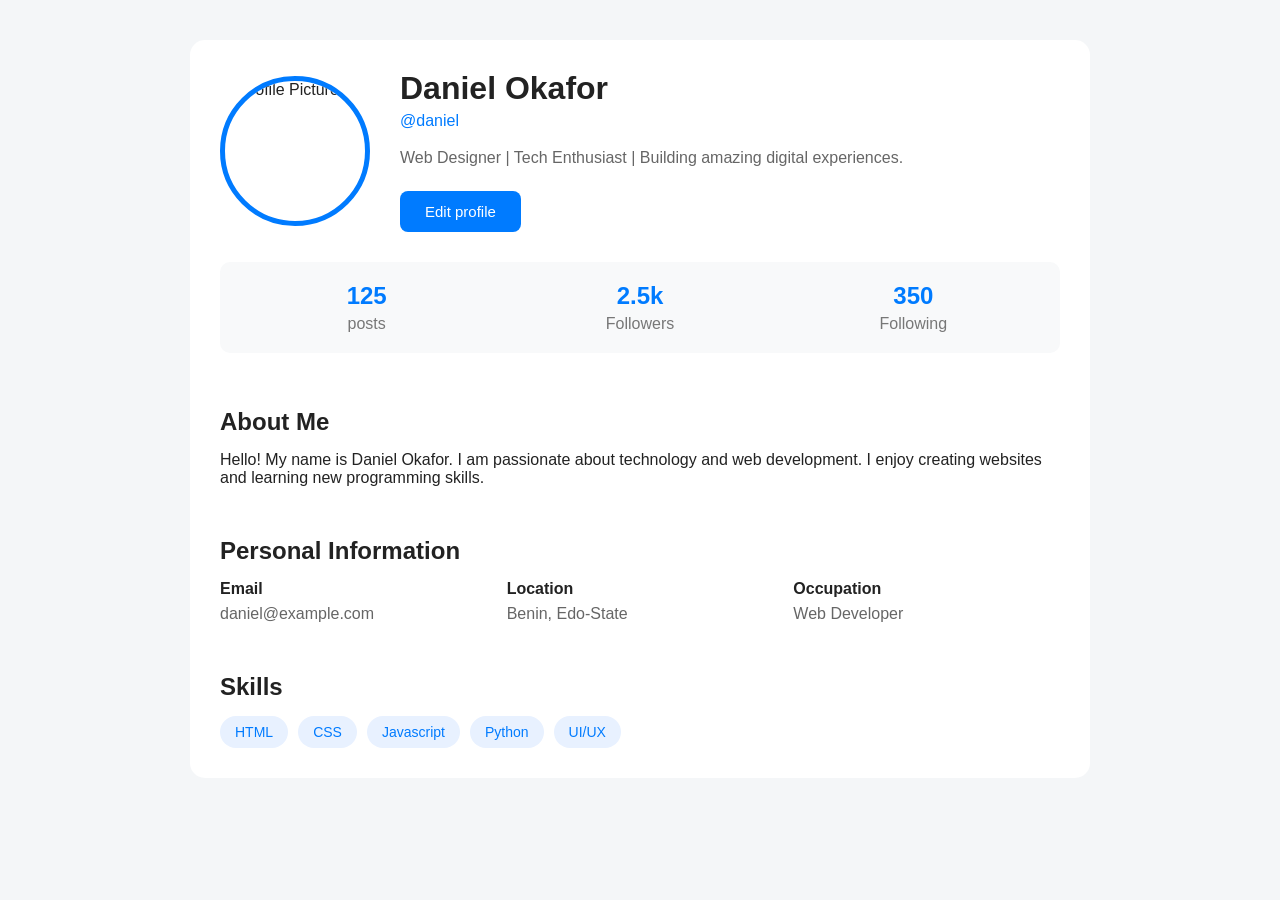
==== index.html @ c2d98a37 "renamed html file and linked it to css file" ====
<!DOCTYPE html>
<html lang="en">
<head>
    <meta charset="UTF-8">
    <!--Makes the website responsive-->
    <meta name="viewport" content="width=device-width, initial-scale=1.0">
    <title>My profile</title>
    <link rel="stylesheet" href="style.css">
</head>
<body>
  <div class="profile-container">
    <div class="profile-header">
        <img src="" alt="profile Picture" class="profile-image">

        <div class="profile-info">
            <h1>Daniel Okafor</h1>
            <p class="username">@daniel</p>
            <p class="bio">Web Designer | Tech Enthusiast | Building amazing digital experiences.</p>
        <button class="edit-btn">Edit profile</button>
        </div>
    </div>

    <div class="stats">
        <div class="stat">
            <h2>125</h2>
            <p>posts</p>
        </div>
        <div class="stat">
            <h2>2.5k</h2>
            <p>Followers</p>
        </div>
        <div class="stat">
            <h2>350</h2>
            <p>Following</p>
        </div>
    </div>
    <!--About section-->
    <div class="section">
        <h2>About Me</h2>
        <p>Hello! My name is Daniel Okafor. I am passionate about technology and web development.
            I enjoy creating websites and learning new programming skills.
        </p>
    </div>
    <!--Personal Information-->
    <div class="section">
        <h2>Personal Information</h2>
        <div class="information">
            <div class="info-item">
                <strong>Email</strong>
                <p>daniel@example.com</p>
            </div>
            <div class="info-item">
                <strong>Location</strong>
                <p>Benin, Edo-State</p>
            </div>
            <div class="info-item">
                <strong>Occupation</strong>
                <p>Web Developer</p>
            </div>
        </div>
    </div>
    <!--Skills-->
    <div class="section">
        <h2>Skills</h2>
        <div class="skills">
            <span>HTML</span>
            <span>CSS</span>
            <span>Javascript</span>
            <span>Python</span>
            <span>UI/UX</span>
        </div>
    </div>
  </div>
</body>
</html>
---- style.css ----
*{
   margin: 0; 
   padding: 0;
   box-sizing: border-box;
}

body{
    font-family: Arial, Helvetica, sans-serif;
    background-color: #f4f6f8;
    color: #222;
    padding: 40px 20px;
}
.profile-container{
    max-width: 900px;
    margin: auto;
    background-color: white;
    border-radius: 15px;
    padding: 30px;
}
.profile-header{
    display: flex;
    align-items: center;
    gap: 30px;
    margin-bottom: 30px;
}
.profile-image{
    width: 150px;
    height: 150px;
    border-radius: 50%;
    object-fit: cover;
    border: 5px solid #007bff;
}
.profile-info h1{
    font-size: 32px;
    margin-bottom: 5px;
}
.username{
    color: #007bff;
    margin-bottom: 15px;
}
.bio{
    color: #666;
    line-height: 1.6;
    margin-bottom: 20px;
}
.edit-btn{
    background-color: #007bff;
    color: white;
    border: none;
    padding: 12px 25px;
    border-radius: 8px;
    cursor: pointer;
    font-size: 15px;
}
.edit-btn:hover{
    background-color: #0056b3;
}
.stats{
    display: grid;
    grid-template-columns: repeat(3, 1fr);
    gap: 20px;
    background-color: #f8f9fa;
    padding: 20px;
    border-radius: 10px;
    margin-bottom: 30px;
}
.stat{
    text-align: center;
}
.stat p{
    color: #777;
}
.stat h2{
    color: #007bff;
    margin-bottom: 5px;
}
.section{
    border-top: 1px solod #eee;
    padding-top: 25px;
    margin-top: 25px;
}
.section h2{
    margin-bottom: 15px;
}
/* Css combinators
They are 4 types of combinators
1. Descendant combinator ( space)
2. Child combinator (>)
3. Next sibling combinator (+)
4. Subsequent-sibling combinator(~)
*/
section > p{
    color: rgb(93, 93, 93);
    line-height: 1.7;
}
.information{
    display: grid;
    grid-template-columns: repeat(3, 1fr);
    gap: 20px;
}
.info-item strong{
    display: block;
    margin-bottom: 7px;
}
.info-item p{
    color: #666;
}
.skills{
    display: flex;
    flex-wrap: wrap;
    gap: 10px;
}
.skills span{
    background-color: #e8f1ff;
    color: #007bff;
    padding: 8px 15px;
    border-radius: 20px;
    font-size: 14px;
}

/* For tablet mode */
@media (max-width:768px){

}

/* For mobile phone view */
@media (max-width:480px){
body{
    padding: 10px;
}
.profile-container{
    padding: 15px;
    border-radius: 10px;
}
.profile-image{
    width: 110px;
    height: 110px;
}
.profile-info h1{
    font-size: 24px;
}
.bio{
        font-size: 14px;
    }
.stats{
gap: 5px;
padding: 15px;
    }
.stat h2{
    font-size: 20px;
}
.stat p{
    font-size: 13px;
}
.edit-btn{
    width: 100%;
}
.section h2{
    font-size: 20px;
}
}
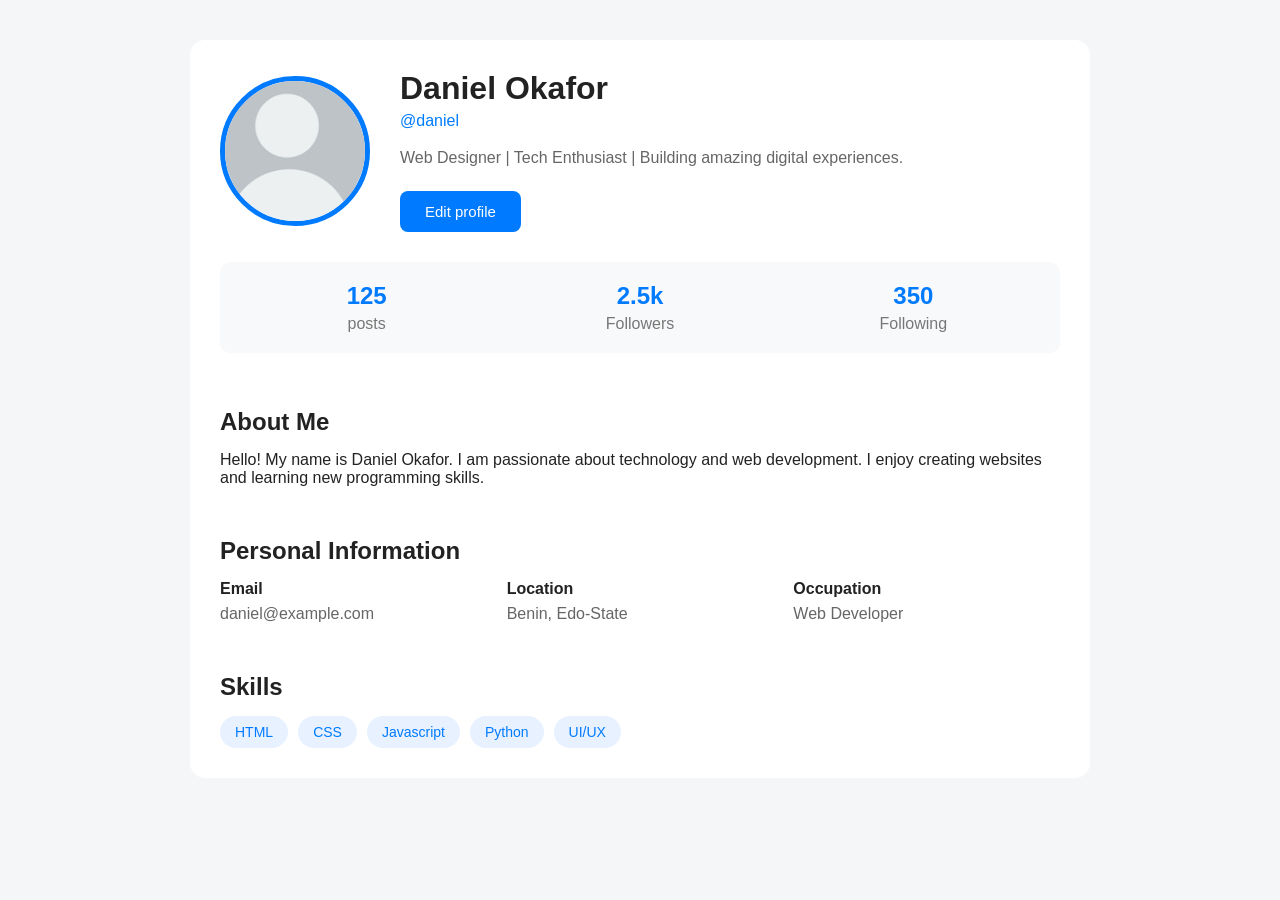
==== commit 80b00688: "added profile image" ====
--- a/index.html
+++ b/index.html
@@ -10,7 +10,7 @@
 <body>
   <div class="profile-container">
     <div class="profile-header">
-        <img src="" alt="profile Picture" class="profile-image">
+        <img src="pic.png" alt="profile Picture" class="profile-image">
 
         <div class="profile-info">
             <h1>Daniel Okafor</h1>
